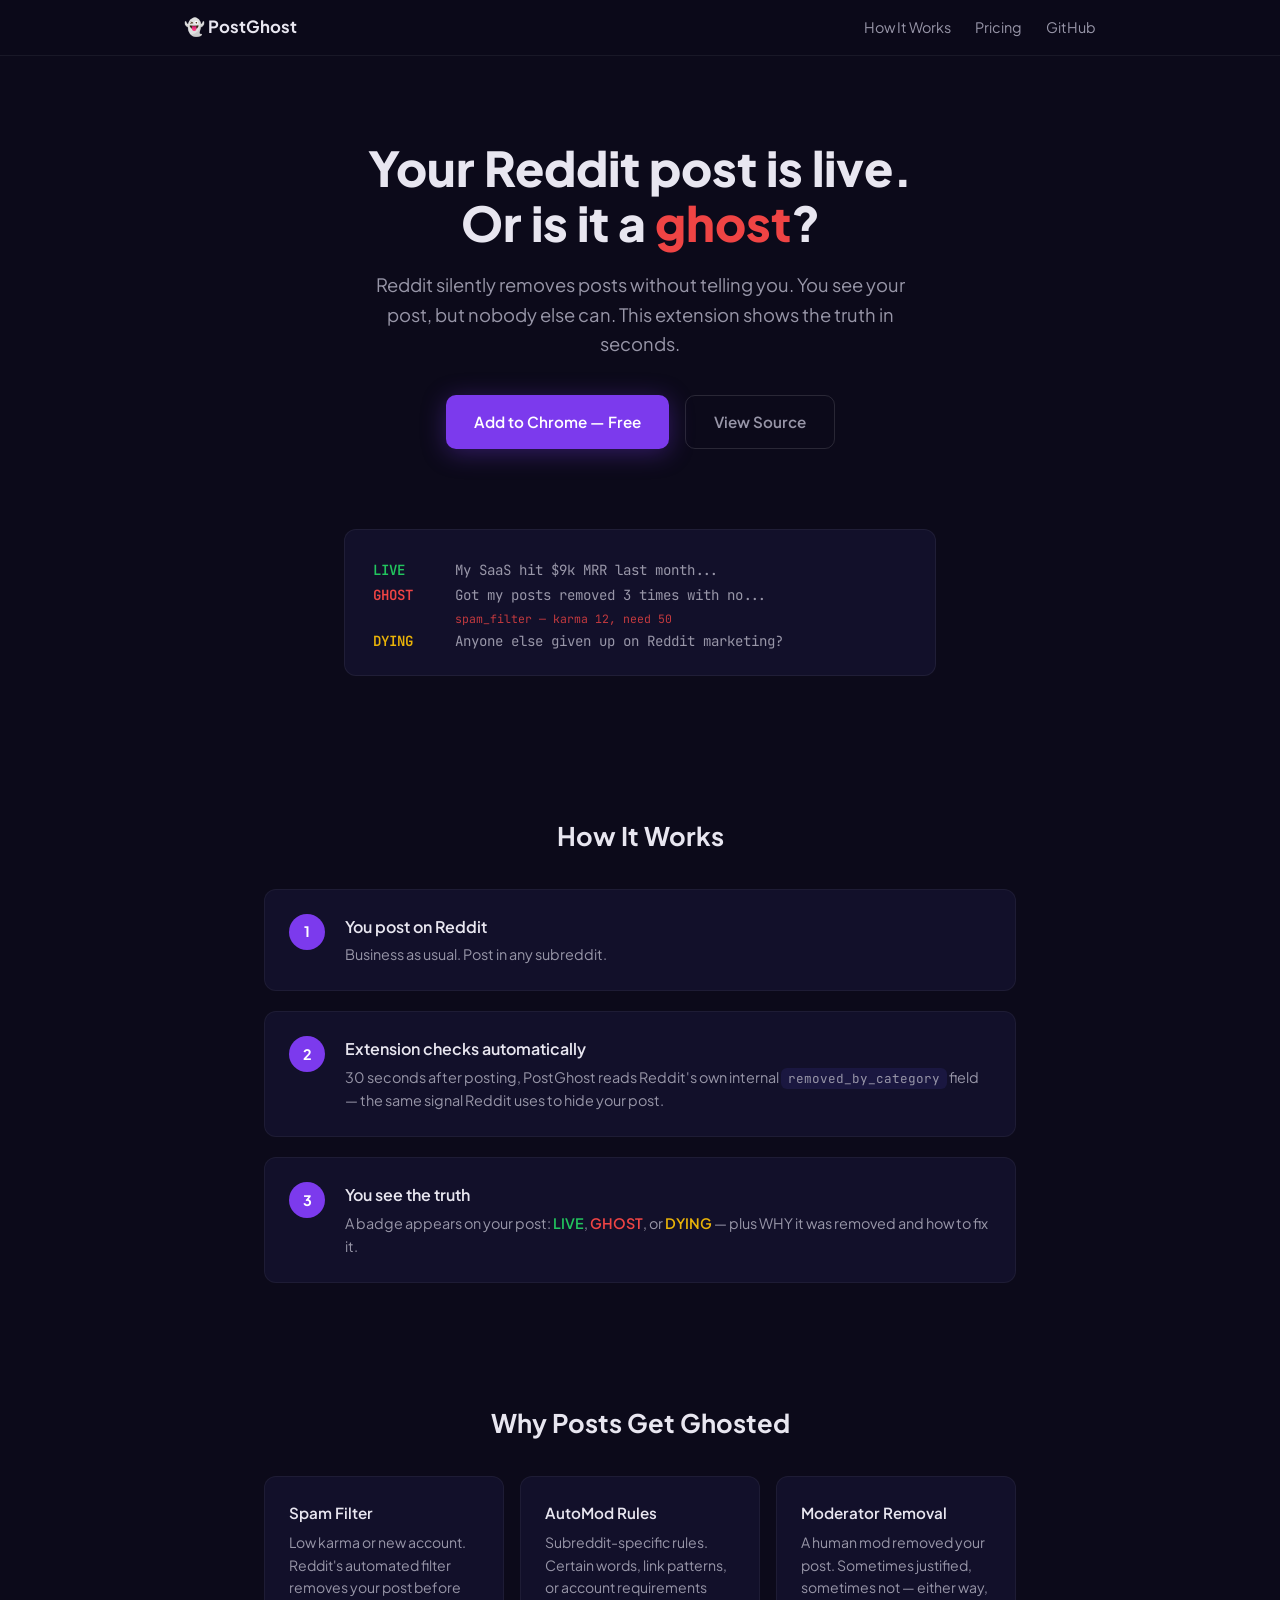
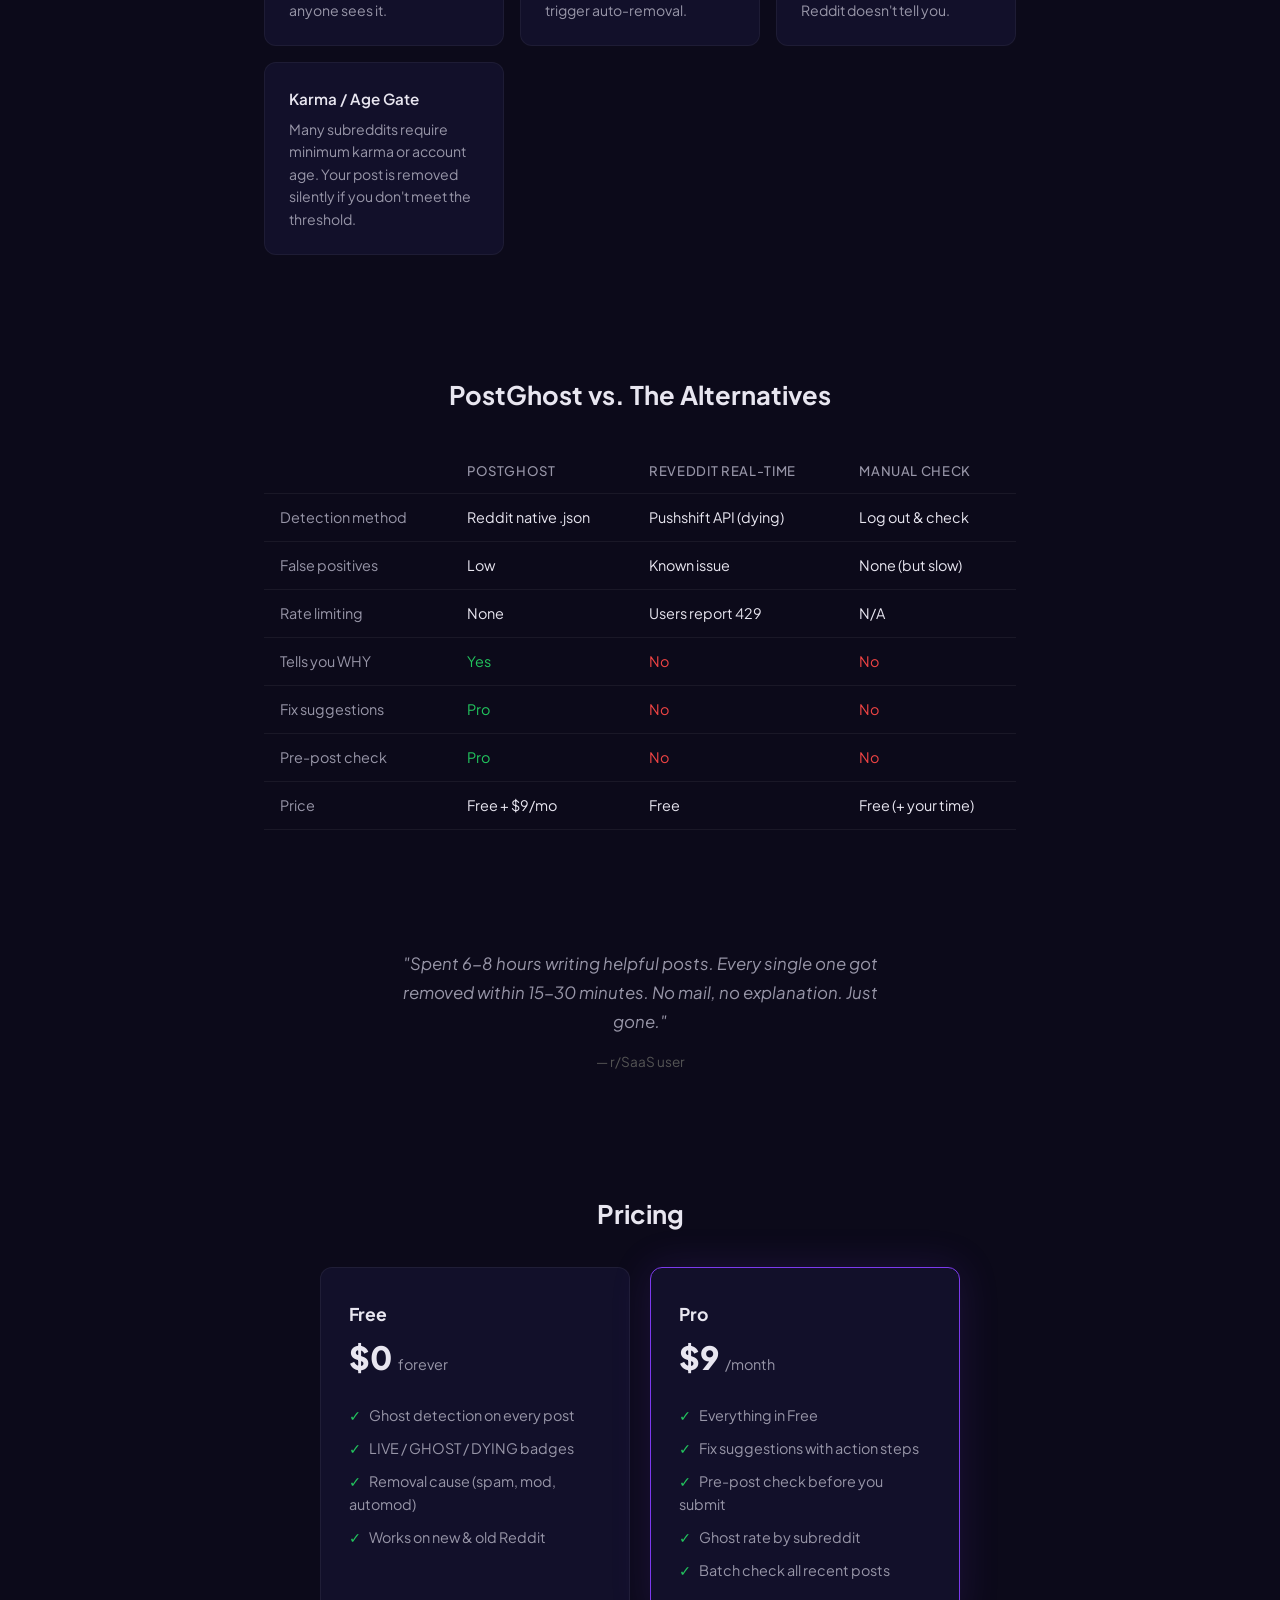
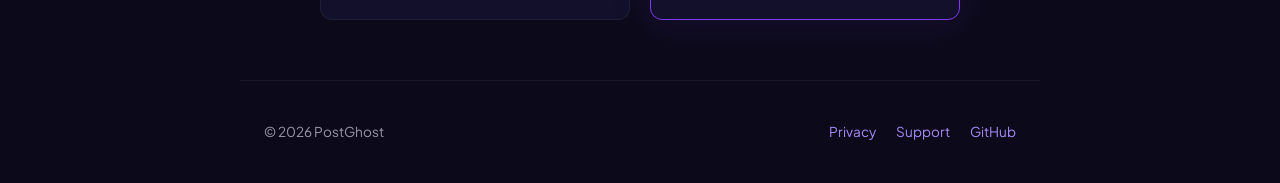
==== docs/index.html @ c0402464 "Initial release: PostGhost Chrome extension + GitHub Pages site - Chrome extension: ghost detection " ====
<!DOCTYPE html>
<html lang="en">
<head>
<meta charset="UTF-8">
<meta name="viewport" content="width=device-width, initial-scale=1.0">
<title>Is My Post Removed? for Reddit — See what Reddit hides</title>
<meta name="description" content="Reddit silently removes your posts. You can see them, but nobody else can. This free Chrome extension checks in seconds and tells you WHY — so you can fix it.">
<meta property="og:title" content="Is My Post Removed? for Reddit">
<meta property="og:description" content="Reddit silently removes your posts. This free Chrome extension detects ghost posts in seconds and tells you WHY.">
<meta property="og:type" content="website">
<meta property="og:url" content="https://LeonTing1010.github.io/postghost/">
<meta name="twitter:card" content="summary_large_image">
<meta name="twitter:title" content="Is My Post Removed? for Reddit">
<meta name="twitter:description" content="Reddit silently removes your posts. This free Chrome extension detects ghost posts in seconds and tells you WHY.">
<meta name="keywords" content="reddit post removed, reddit ghost post, reddit shadowban, reddit post checker, reddit post visibility, is my reddit post visible, reddit removed by spam filter, reddit automod, reveddit alternative">
<meta name="author" content="LeonTing1010">
<meta name="robots" content="index, follow">
<link rel="canonical" href="https://LeonTing1010.github.io/postghost/">
<link rel="icon" href="data:image/svg+xml,<svg xmlns='http://www.w3.org/2000/svg' viewBox='0 0 100 100'><text y='.9em' font-size='90'>👻</text></svg>">
<script type="application/ld+json">
{
  "@context": "https://schema.org",
  "@type": "SoftwareApplication",
  "name": "Is My Post Removed? for Reddit",
  "description": "Chrome extension that detects when Reddit silently removes your posts. Shows removal cause and how to fix it.",
  "url": "https://LeonTing1010.github.io/postghost/",
  "applicationCategory": "BrowserApplication",
  "operatingSystem": "Chrome",
  "offers": [
    {"@type": "Offer", "price": "0", "priceCurrency": "USD", "description": "Free — ghost detection, removal cause, status badges on every post."},
    {"@type": "Offer", "price": "9", "priceCurrency": "USD", "description": "Pro — fix suggestions, pre-post check, ghost rate history, batch check."}
  ],
  "author": {
    "@type": "Person",
    "name": "LeonTing1010",
    "url": "https://github.com/LeonTing1010"
  }
}
</script>
<script type="application/ld+json">
{
  "@context": "https://schema.org",
  "@type": "FAQPage",
  "mainEntity": [
    {"@type": "Question", "name": "How do I know if my Reddit post was removed?", "acceptedAnswer": {"@type": "Answer", "text": "Install 'Is My Post Removed? for Reddit' — it automatically checks every post you make and shows a green (live) or red (ghost) badge. Reddit doesn't tell you when your post is removed, but this extension reads Reddit's own internal signals to detect it."}},
    {"@type": "Question", "name": "Why was my Reddit post removed?", "acceptedAnswer": {"@type": "Answer", "text": "Common reasons: spam filter (low karma), AutoMod rules, moderator removal, or account age restrictions. This extension tells you the exact cause using Reddit's own removed_by_category field."}},
    {"@type": "Question", "name": "What is a ghost post on Reddit?", "acceptedAnswer": {"@type": "Answer", "text": "A ghost post is a post that Reddit silently removes. You can still see it yourself, but it's invisible to everyone else — it won't appear in any feed, search, or subreddit listing. You get zero engagement because nobody can see it."}},
    {"@type": "Question", "name": "Is this better than Reveddit?", "acceptedAnswer": {"@type": "Answer", "text": "Reveddit Real-Time relies on the Pushshift API, which is being deprecated. This extension reads Reddit's native .json endpoint — more reliable, no rate limits, and it tells you WHY your post was removed, not just that it was."}},
    {"@type": "Question", "name": "Does this extension collect my data?", "acceptedAnswer": {"@type": "Answer", "text": "No. Everything runs locally in your browser. No data is sent anywhere. No accounts, no sign-up, no analytics. The extension only reads your own posts via Reddit's public .json endpoint."}}
  ]
}
</script>
<link rel="preconnect" href="https://fonts.googleapis.com">
<link rel="preconnect" href="https://fonts.gstatic.com" crossorigin>
<link href="https://fonts.googleapis.com/css2?family=Plus+Jakarta+Sans:wght@400;500;600;700;800&family=JetBrains+Mono:wght@400;500&display=swap" rel="stylesheet">
<style>
*, *::before, *::after { margin: 0; padding: 0; box-sizing: border-box; }
:root {
  --bg: #0c0a1a;
  --bg-surface: #12102a;
  --bg-card: #1a1740;
  --text: #e8e6f0;
  --text-muted: #9896a8;
  --green: #22c55e;
  --red: #ef4444;
  --yellow: #eab308;
  --accent: #a78bfa;
  --accent-dim: #7c3aed;
  --radius: 12px;
}
body { font-family: 'Plus Jakarta Sans', system-ui, sans-serif; background: var(--bg); color: var(--text); line-height: 1.6; }
a { color: var(--accent); text-decoration: none; }
a:hover { text-decoration: underline; }
code { font-family: 'JetBrains Mono', monospace; background: var(--bg-card); padding: 2px 7px; border-radius: 6px; font-size: 0.88em; }

/* Nav */
nav { position: fixed; top: 0; left: 0; right: 0; z-index: 100; backdrop-filter: blur(16px); background: rgba(12,10,26,0.85); border-bottom: 1px solid rgba(255,255,255,0.06); }
nav .inner { max-width: 960px; margin: 0 auto; padding: 14px 24px; display: flex; align-items: center; justify-content: space-between; }
nav .brand { font-weight: 700; font-size: 1.05rem; display: flex; align-items: center; gap: 8px; }
nav .links { display: flex; gap: 24px; font-size: 0.9rem; }
nav .links a { color: var(--text-muted); }
nav .links a:hover { color: #fff; text-decoration: none; }

/* Hero */
.hero { max-width: 720px; margin: 0 auto; padding: 140px 24px 80px; text-align: center; }
.hero h1 { font-size: clamp(2rem, 5vw, 3rem); font-weight: 800; line-height: 1.15; margin-bottom: 20px; }
.hero h1 .ghost { color: var(--red); }
.hero .sub { font-size: 1.15rem; color: var(--text-muted); max-width: 540px; margin: 0 auto 36px; }
.cta-row { display: flex; gap: 16px; justify-content: center; flex-wrap: wrap; }
.btn { display: inline-flex; align-items: center; gap: 8px; padding: 14px 28px; border-radius: 10px; font-weight: 600; font-size: 0.95rem; transition: transform 0.15s, box-shadow 0.15s; }
.btn:hover { text-decoration: none; transform: translateY(-2px); }
.btn-primary { background: var(--accent-dim); color: #fff; box-shadow: 0 4px 24px rgba(124,58,237,0.35); }
.btn-primary:hover { box-shadow: 0 6px 32px rgba(124,58,237,0.5); }
.btn-ghost { border: 1px solid rgba(255,255,255,0.12); color: var(--text-muted); }
.btn-ghost:hover { border-color: rgba(255,255,255,0.25); color: #fff; }

/* Demo */
.demo { max-width: 640px; margin: 0 auto 80px; padding: 0 24px; }
.demo-card { background: var(--bg-surface); border: 1px solid rgba(255,255,255,0.06); border-radius: var(--radius); padding: 28px 28px 20px; font-family: 'JetBrains Mono', monospace; font-size: 0.88rem; line-height: 1.8; }
.demo-card .line { display: flex; gap: 12px; align-items: baseline; }
.demo-card .badge { display: inline-block; min-width: 70px; font-weight: 600; }
.badge-live { color: var(--green); }
.badge-ghost { color: var(--red); }
.badge-dying { color: var(--yellow); }
.demo-card .title { color: var(--text-muted); }
.demo-card .meta { color: #555; font-size: 0.8em; margin-left: 82px; }
.demo-card .cause { color: var(--red); font-size: 0.82em; margin-left: 82px; opacity: 0.8; }

/* Sections */
section { max-width: 800px; margin: 0 auto; padding: 60px 24px; }
section h2 { font-size: 1.6rem; font-weight: 700; margin-bottom: 32px; text-align: center; }

/* How it works */
.steps { display: grid; gap: 20px; }
.step { display: flex; gap: 20px; align-items: flex-start; background: var(--bg-surface); border: 1px solid rgba(255,255,255,0.05); border-radius: var(--radius); padding: 24px; }
.step-num { flex-shrink: 0; width: 36px; height: 36px; border-radius: 50%; background: var(--accent-dim); color: #fff; display: flex; align-items: center; justify-content: center; font-weight: 700; font-size: 0.9rem; }
.step h3 { font-size: 1rem; font-weight: 600; margin-bottom: 4px; }
.step p { font-size: 0.9rem; color: var(--text-muted); }

/* Why */
.why-grid { display: grid; grid-template-columns: repeat(auto-fit, minmax(220px, 1fr)); gap: 16px; }
.why-card { background: var(--bg-surface); border: 1px solid rgba(255,255,255,0.05); border-radius: var(--radius); padding: 24px; }
.why-card h3 { font-size: 0.95rem; font-weight: 600; margin-bottom: 6px; }
.why-card p { font-size: 0.88rem; color: var(--text-muted); }

/* Comparison */
.compare { overflow-x: auto; }
table { width: 100%; border-collapse: collapse; font-size: 0.9rem; }
th, td { padding: 12px 16px; text-align: left; border-bottom: 1px solid rgba(255,255,255,0.06); }
th { color: var(--text-muted); font-weight: 500; font-size: 0.82rem; text-transform: uppercase; letter-spacing: 0.05em; }
td:first-child { color: var(--text-muted); }

/* Pricing */
.pricing-grid { display: grid; grid-template-columns: repeat(auto-fit, minmax(280px, 1fr)); gap: 20px; max-width: 640px; margin: 0 auto; }
.plan { background: var(--bg-surface); border: 1px solid rgba(255,255,255,0.06); border-radius: var(--radius); padding: 32px 28px; }
.plan.featured { border-color: var(--accent-dim); box-shadow: 0 0 40px rgba(124,58,237,0.15); }
.plan h3 { font-size: 1.1rem; font-weight: 700; margin-bottom: 4px; }
.plan .price { font-size: 2rem; font-weight: 800; margin-bottom: 16px; }
.plan .price span { font-size: 0.9rem; font-weight: 400; color: var(--text-muted); }
.plan ul { list-style: none; }
.plan li { font-size: 0.9rem; color: var(--text-muted); padding: 5px 0; }
.plan li::before { content: '\2713'; color: var(--green); margin-right: 8px; font-weight: 700; }

/* Footer */
footer { max-width: 800px; margin: 0 auto; padding: 40px 24px; border-top: 1px solid rgba(255,255,255,0.06); display: flex; justify-content: space-between; align-items: center; flex-wrap: wrap; gap: 16px; font-size: 0.85rem; color: var(--text-muted); }
footer .links { display: flex; gap: 20px; }

/* Quote */
.quote { max-width: 560px; margin: 0 auto; padding: 60px 24px; text-align: center; }
.quote blockquote { font-size: 1.05rem; font-style: italic; color: var(--text-muted); line-height: 1.7; margin-bottom: 12px; }
.quote cite { font-size: 0.85rem; color: #555; font-style: normal; }

@media (max-width: 600px) {
  nav .links { gap: 14px; font-size: 0.82rem; }
  .hero { padding-top: 110px; }
  .step { flex-direction: column; gap: 12px; }
}
</style>
</head>
<body>

<nav>
  <div class="inner">
    <div class="brand">👻 PostGhost</div>
    <div class="links">
      <a href="#how-it-works">How It Works</a>
      <a href="#pricing">Pricing</a>
      <a href="https://github.com/LeonTing1010/postghost">GitHub</a>
    </div>
  </div>
</nav>

<div class="hero">
  <h1>Your Reddit post is live.<br>Or is it a <span class="ghost">ghost</span>?</h1>
  <p class="sub">Reddit silently removes posts without telling you. You see your post, but nobody else can. This extension shows the truth in seconds.</p>
  <div class="cta-row">
    <a href="#" class="btn btn-primary">Add to Chrome — Free</a>
    <a href="https://github.com/LeonTing1010/postghost" class="btn btn-ghost">View Source</a>
  </div>
</div>

<div class="demo">
  <div class="demo-card">
    <div class="line"><span class="badge badge-live">LIVE</span> <span class="title">My SaaS hit $9k MRR last month...</span></div>
    <div class="line"><span class="badge badge-ghost">GHOST</span> <span class="title">Got my posts removed 3 times with no...</span></div>
    <div class="cause">spam_filter — karma 12, need 50</div>
    <div class="line"><span class="badge badge-dying">DYING</span> <span class="title">Anyone else given up on Reddit marketing?</span></div>
  </div>
</div>

<section id="how-it-works">
  <h2>How It Works</h2>
  <div class="steps">
    <div class="step">
      <div class="step-num">1</div>
      <div>
        <h3>You post on Reddit</h3>
        <p>Business as usual. Post in any subreddit.</p>
      </div>
    </div>
    <div class="step">
      <div class="step-num">2</div>
      <div>
        <h3>Extension checks automatically</h3>
        <p>30 seconds after posting, PostGhost reads Reddit's own internal <code>removed_by_category</code> field — the same signal Reddit uses to hide your post.</p>
      </div>
    </div>
    <div class="step">
      <div class="step-num">3</div>
      <div>
        <h3>You see the truth</h3>
        <p>A badge appears on your post: <span style="color:var(--green);font-weight:600">LIVE</span>, <span style="color:var(--red);font-weight:600">GHOST</span>, or <span style="color:var(--yellow);font-weight:600">DYING</span> — plus WHY it was removed and how to fix it.</p>
      </div>
    </div>
  </div>
</section>

<section>
  <h2>Why Posts Get Ghosted</h2>
  <div class="why-grid">
    <div class="why-card">
      <h3>Spam Filter</h3>
      <p>Low karma or new account. Reddit's automated filter removes your post before anyone sees it.</p>
    </div>
    <div class="why-card">
      <h3>AutoMod Rules</h3>
      <p>Subreddit-specific rules. Certain words, link patterns, or account requirements trigger auto-removal.</p>
    </div>
    <div class="why-card">
      <h3>Moderator Removal</h3>
      <p>A human mod removed your post. Sometimes justified, sometimes not — either way, Reddit doesn't tell you.</p>
    </div>
    <div class="why-card">
      <h3>Karma / Age Gate</h3>
      <p>Many subreddits require minimum karma or account age. Your post is removed silently if you don't meet the threshold.</p>
    </div>
  </div>
</section>

<section>
  <h2>PostGhost vs. The Alternatives</h2>
  <div class="compare">
    <table>
      <thead>
        <tr><th></th><th>PostGhost</th><th>Reveddit Real-Time</th><th>Manual Check</th></tr>
      </thead>
      <tbody>
        <tr><td>Detection method</td><td>Reddit native .json</td><td>Pushshift API (dying)</td><td>Log out & check</td></tr>
        <tr><td>False positives</td><td>Low</td><td>Known issue</td><td>None (but slow)</td></tr>
        <tr><td>Rate limiting</td><td>None</td><td>Users report 429</td><td>N/A</td></tr>
        <tr><td>Tells you WHY</td><td style="color:var(--green)">Yes</td><td style="color:var(--red)">No</td><td style="color:var(--red)">No</td></tr>
        <tr><td>Fix suggestions</td><td style="color:var(--green)">Pro</td><td style="color:var(--red)">No</td><td style="color:var(--red)">No</td></tr>
        <tr><td>Pre-post check</td><td style="color:var(--green)">Pro</td><td style="color:var(--red)">No</td><td style="color:var(--red)">No</td></tr>
        <tr><td>Price</td><td>Free + $9/mo</td><td>Free</td><td>Free (+ your time)</td></tr>
      </tbody>
    </table>
  </div>
</section>

<div class="quote">
  <blockquote>"Spent 6-8 hours writing helpful posts. Every single one got removed within 15-30 minutes. No mail, no explanation. Just gone."</blockquote>
  <cite>— r/SaaS user</cite>
</div>

<section id="pricing">
  <h2>Pricing</h2>
  <div class="pricing-grid">
    <div class="plan">
      <h3>Free</h3>
      <div class="price">$0 <span>forever</span></div>
      <ul>
        <li>Ghost detection on every post</li>
        <li>LIVE / GHOST / DYING badges</li>
        <li>Removal cause (spam, mod, automod)</li>
        <li>Works on new &amp; old Reddit</li>
      </ul>
    </div>
    <div class="plan featured">
      <h3>Pro</h3>
      <div class="price">$9 <span>/month</span></div>
      <ul>
        <li>Everything in Free</li>
        <li>Fix suggestions with action steps</li>
        <li>Pre-post check before you submit</li>
        <li>Ghost rate by subreddit</li>
        <li>Batch check all recent posts</li>
      </ul>
    </div>
  </div>
</section>

<footer>
  <span>&copy; 2026 PostGhost</span>
  <div class="links">
    <a href="privacy.html">Privacy</a>
    <a href="support.html">Support</a>
    <a href="https://github.com/LeonTing1010/postghost">GitHub</a>
  </div>
</footer>

</body>
</html>
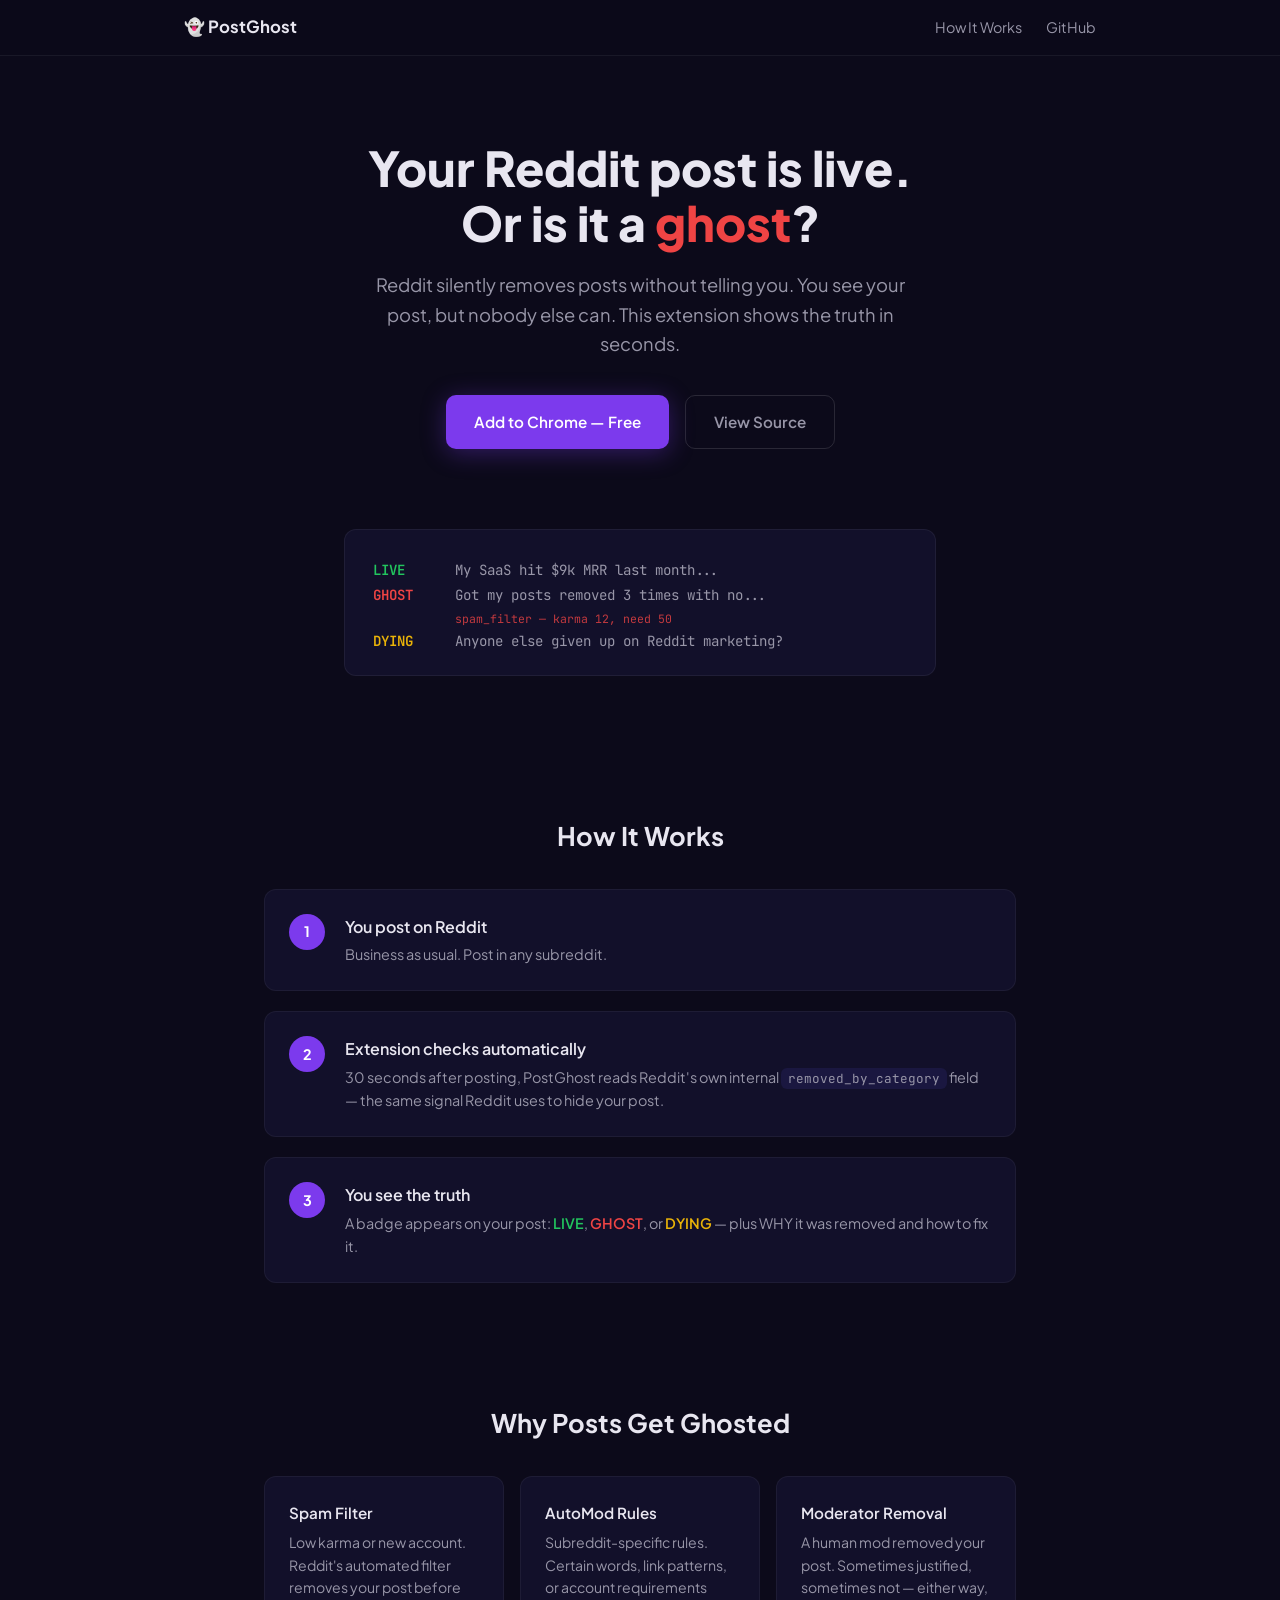
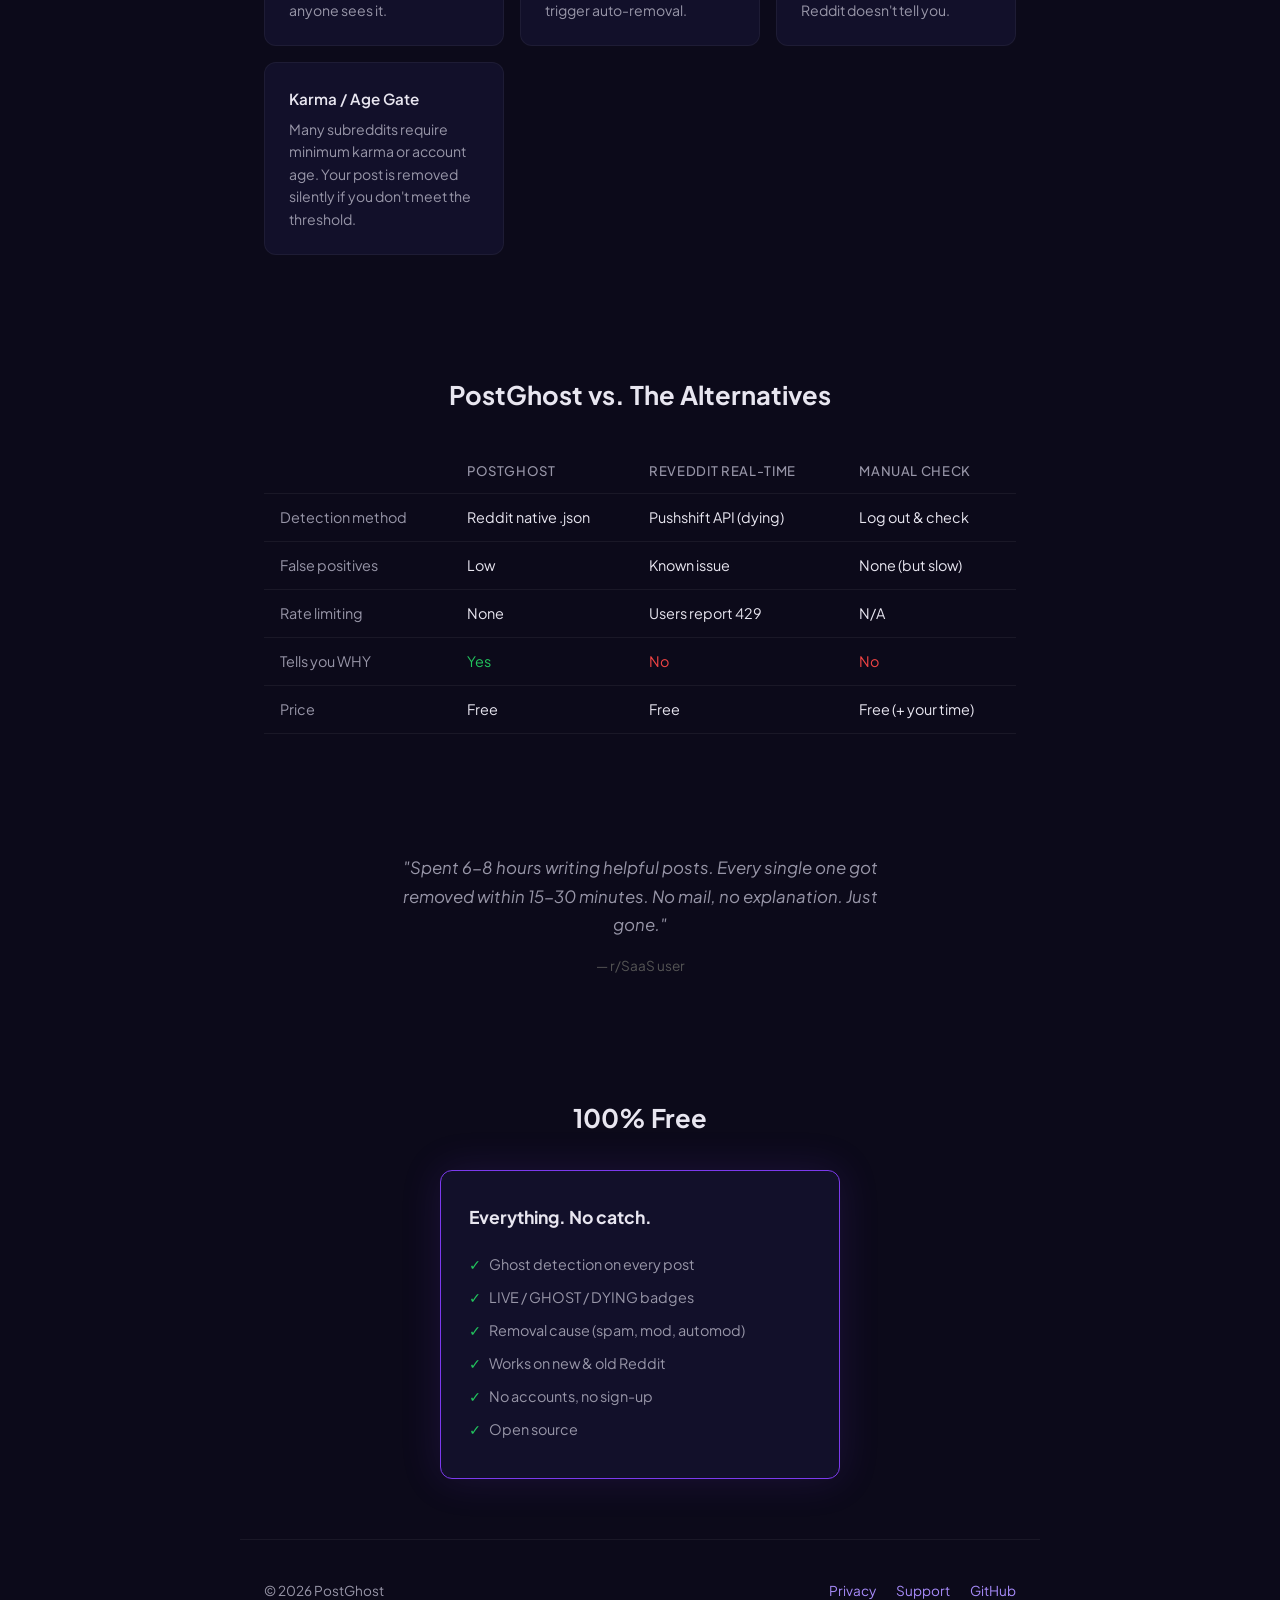
==== commit c765f46a: "Make extension 100% free, fix XSS in banner injection - Remove all Pro/$9 pricing references from la" ====
--- a/docs/index.html
+++ b/docs/index.html
@@ -27,8 +27,7 @@
   "applicationCategory": "BrowserApplication",
   "operatingSystem": "Chrome",
   "offers": [
-    {"@type": "Offer", "price": "0", "priceCurrency": "USD", "description": "Free — ghost detection, removal cause, status badges on every post."},
-    {"@type": "Offer", "price": "9", "priceCurrency": "USD", "description": "Pro — fix suggestions, pre-post check, ghost rate history, batch check."}
+    {"@type": "Offer", "price": "0", "priceCurrency": "USD", "description": "Free — ghost detection, removal cause, status badges on every post."}
   ],
   "author": {
     "@type": "Person",
@@ -130,13 +129,11 @@
 th { color: var(--text-muted); font-weight: 500; font-size: 0.82rem; text-transform: uppercase; letter-spacing: 0.05em; }
 td:first-child { color: var(--text-muted); }
 
-/* Pricing */
-.pricing-grid { display: grid; grid-template-columns: repeat(auto-fit, minmax(280px, 1fr)); gap: 20px; max-width: 640px; margin: 0 auto; }
+/* Features */
+.pricing-grid { max-width: 400px; margin: 0 auto; }
 .plan { background: var(--bg-surface); border: 1px solid rgba(255,255,255,0.06); border-radius: var(--radius); padding: 32px 28px; }
 .plan.featured { border-color: var(--accent-dim); box-shadow: 0 0 40px rgba(124,58,237,0.15); }
-.plan h3 { font-size: 1.1rem; font-weight: 700; margin-bottom: 4px; }
-.plan .price { font-size: 2rem; font-weight: 800; margin-bottom: 16px; }
-.plan .price span { font-size: 0.9rem; font-weight: 400; color: var(--text-muted); }
+.plan h3 { font-size: 1.1rem; font-weight: 700; margin-bottom: 16px; }
 .plan ul { list-style: none; }
 .plan li { font-size: 0.9rem; color: var(--text-muted); padding: 5px 0; }
 .plan li::before { content: '\2713'; color: var(--green); margin-right: 8px; font-weight: 700; }
@@ -164,7 +161,6 @@
     <div class="brand">👻 PostGhost</div>
     <div class="links">
       <a href="#how-it-works">How It Works</a>
-      <a href="#pricing">Pricing</a>
       <a href="https://github.com/LeonTing1010/postghost">GitHub</a>
     </div>
   </div>
@@ -249,9 +245,7 @@
         <tr><td>False positives</td><td>Low</td><td>Known issue</td><td>None (but slow)</td></tr>
         <tr><td>Rate limiting</td><td>None</td><td>Users report 429</td><td>N/A</td></tr>
         <tr><td>Tells you WHY</td><td style="color:var(--green)">Yes</td><td style="color:var(--red)">No</td><td style="color:var(--red)">No</td></tr>
-        <tr><td>Fix suggestions</td><td style="color:var(--green)">Pro</td><td style="color:var(--red)">No</td><td style="color:var(--red)">No</td></tr>
-        <tr><td>Pre-post check</td><td style="color:var(--green)">Pro</td><td style="color:var(--red)">No</td><td style="color:var(--red)">No</td></tr>
-        <tr><td>Price</td><td>Free + $9/mo</td><td>Free</td><td>Free (+ your time)</td></tr>
+        <tr><td>Price</td><td>Free</td><td>Free</td><td>Free (+ your time)</td></tr>
       </tbody>
     </table>
   </div>
@@ -262,28 +256,18 @@
   <cite>— r/SaaS user</cite>
 </div>
 
-<section id="pricing">
-  <h2>Pricing</h2>
+<section id="features">
+  <h2>100% Free</h2>
   <div class="pricing-grid">
-    <div class="plan">
-      <h3>Free</h3>
-      <div class="price">$0 <span>forever</span></div>
+    <div class="plan featured">
+      <h3>Everything. No catch.</h3>
       <ul>
         <li>Ghost detection on every post</li>
         <li>LIVE / GHOST / DYING badges</li>
         <li>Removal cause (spam, mod, automod)</li>
         <li>Works on new &amp; old Reddit</li>
-      </ul>
-    </div>
-    <div class="plan featured">
-      <h3>Pro</h3>
-      <div class="price">$9 <span>/month</span></div>
-      <ul>
-        <li>Everything in Free</li>
-        <li>Fix suggestions with action steps</li>
-        <li>Pre-post check before you submit</li>
-        <li>Ghost rate by subreddit</li>
-        <li>Batch check all recent posts</li>
+        <li>No accounts, no sign-up</li>
+        <li>Open source</li>
       </ul>
     </div>
   </div>
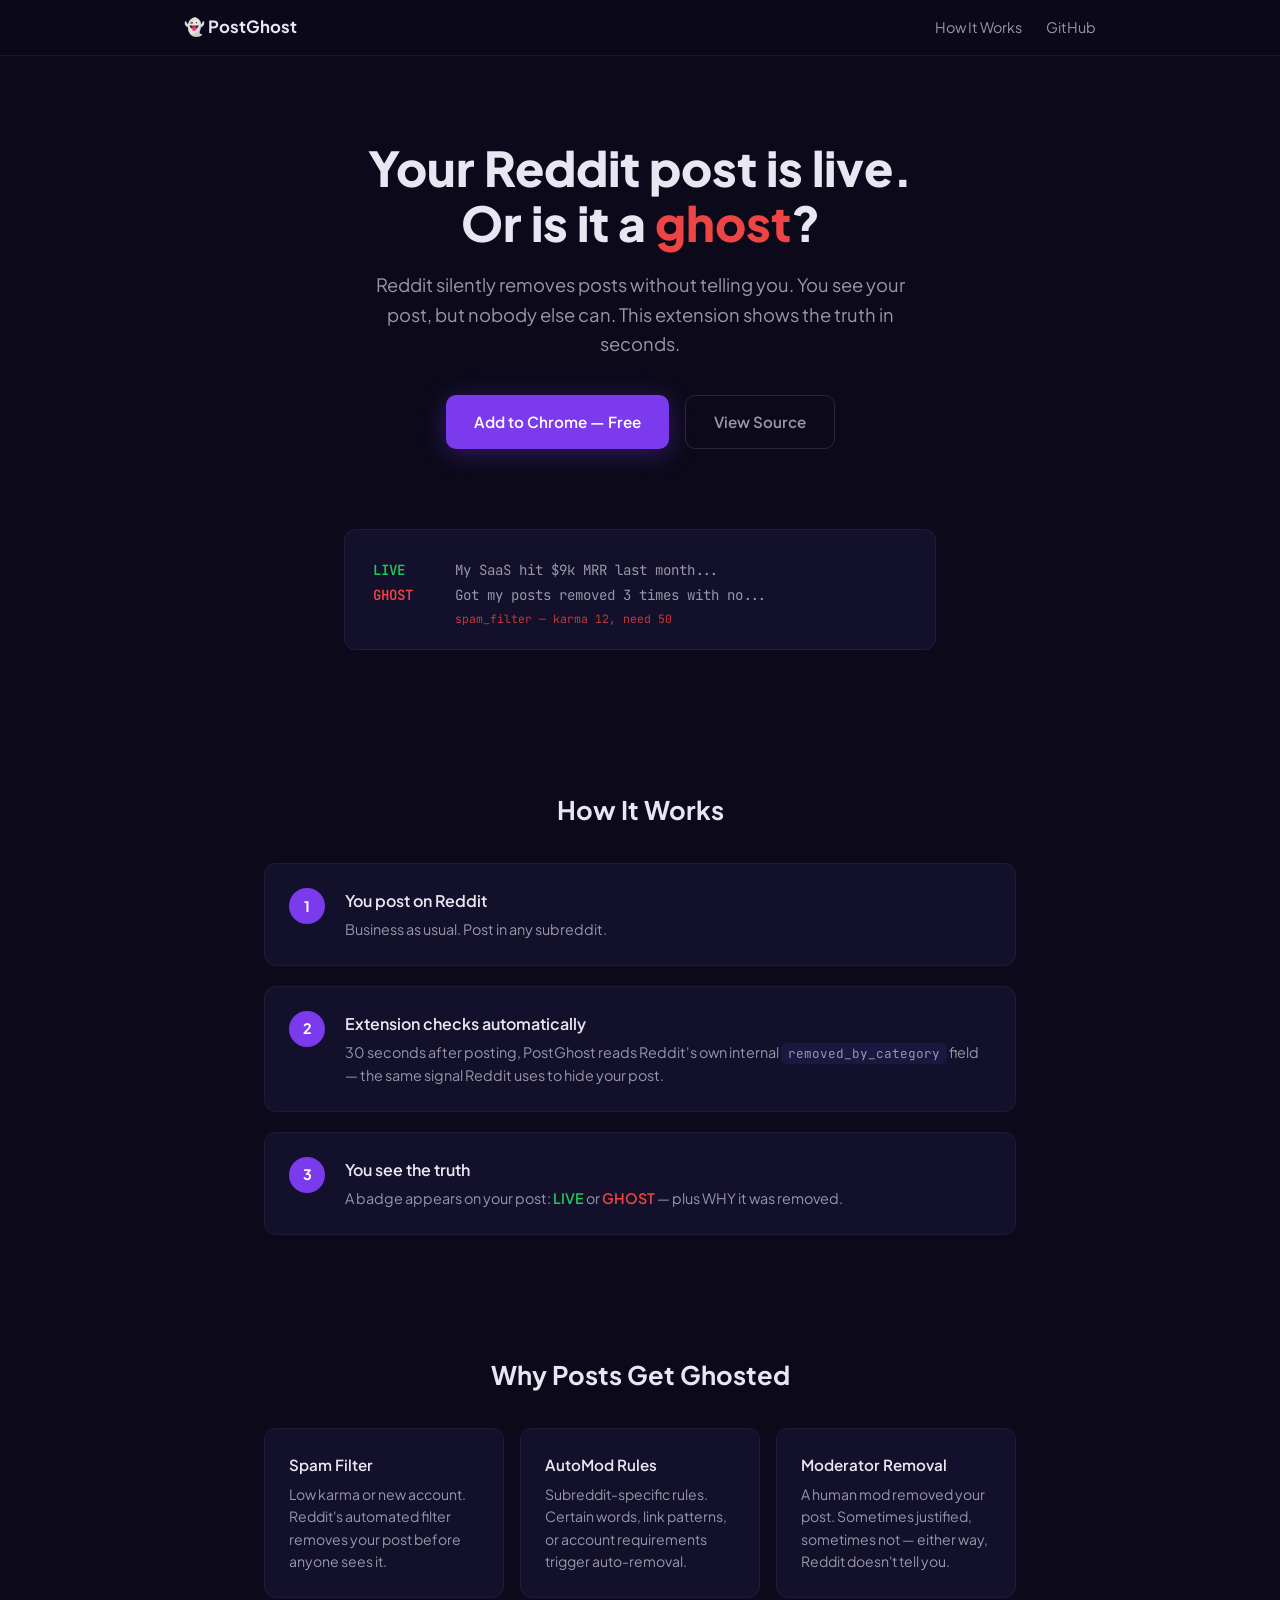
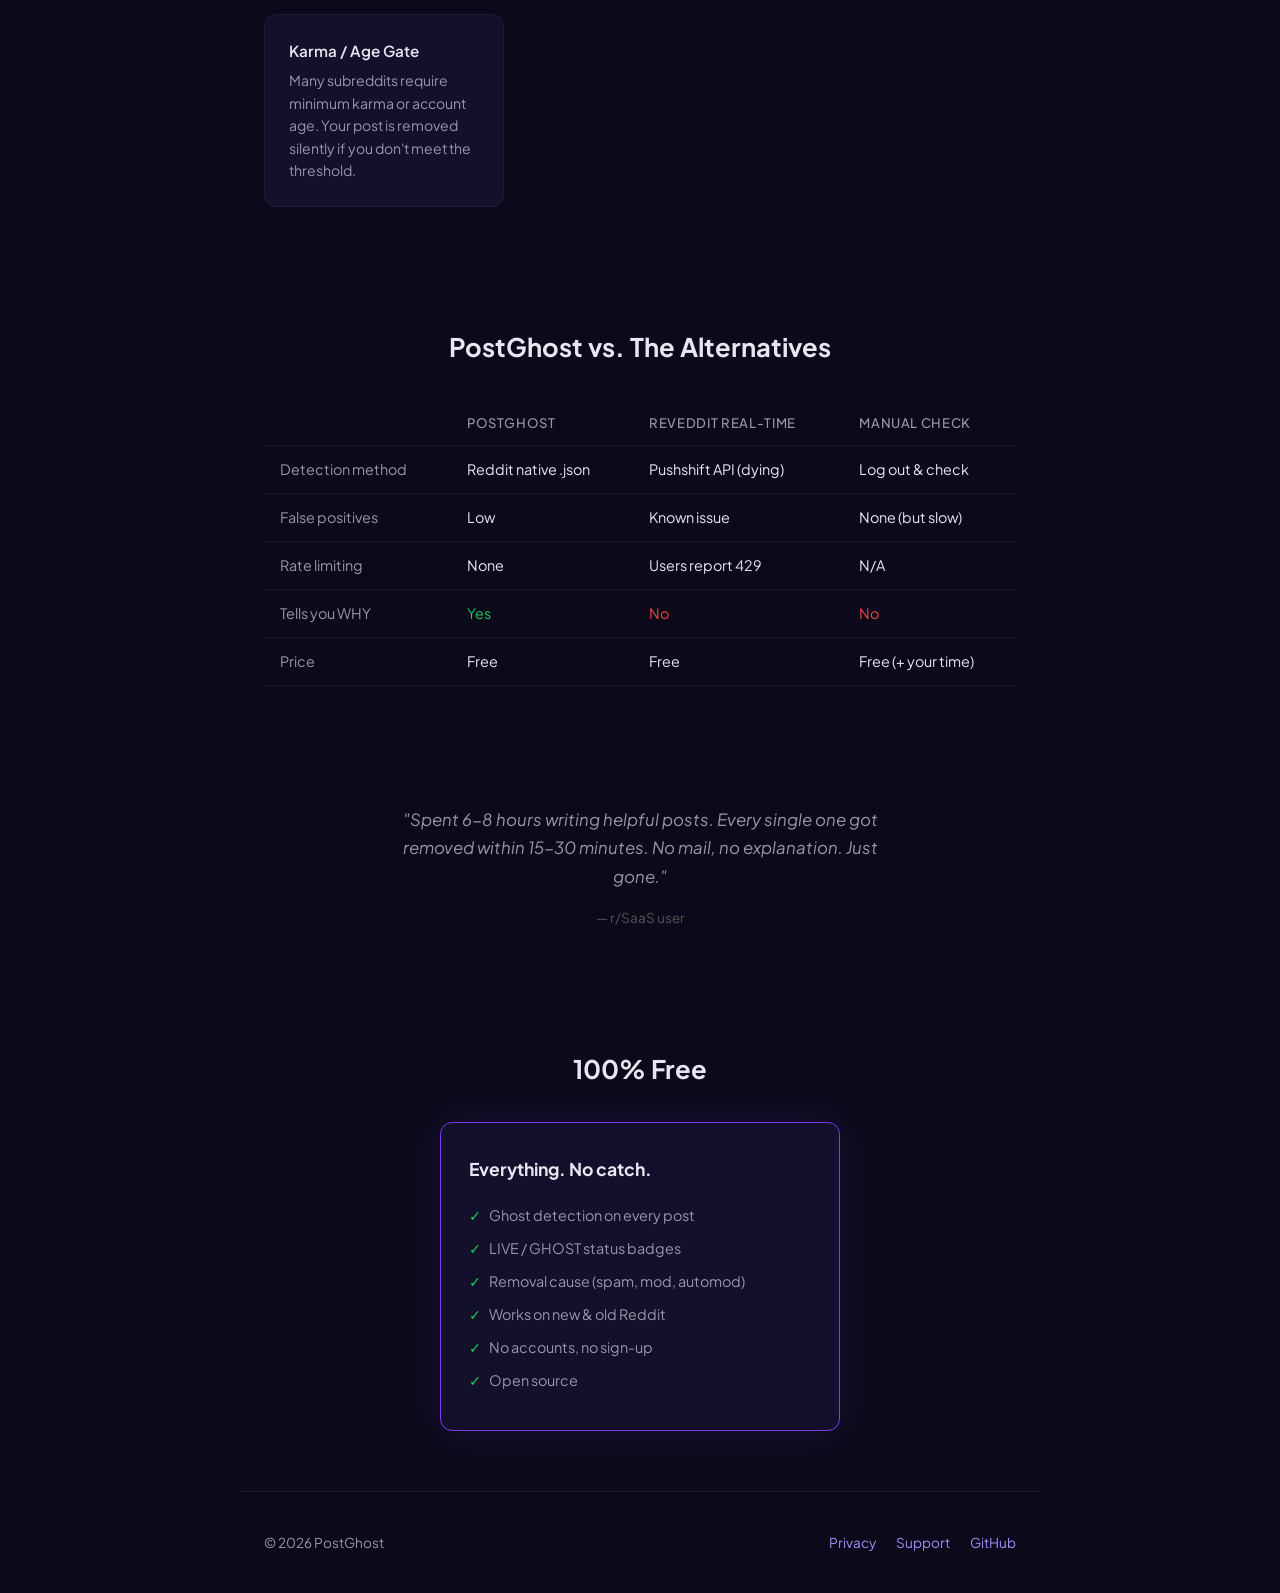
==== commit a5cd92fd: "Align README with actual code, add LICENSE, clean up DYING refs - README: remove DYING status (not i" ====
--- a/docs/index.html
+++ b/docs/index.html
@@ -180,7 +180,6 @@
     <div class="line"><span class="badge badge-live">LIVE</span> <span class="title">My SaaS hit $9k MRR last month...</span></div>
     <div class="line"><span class="badge badge-ghost">GHOST</span> <span class="title">Got my posts removed 3 times with no...</span></div>
     <div class="cause">spam_filter — karma 12, need 50</div>
-    <div class="line"><span class="badge badge-dying">DYING</span> <span class="title">Anyone else given up on Reddit marketing?</span></div>
   </div>
 </div>
 
@@ -205,7 +204,7 @@
       <div class="step-num">3</div>
       <div>
         <h3>You see the truth</h3>
-        <p>A badge appears on your post: <span style="color:var(--green);font-weight:600">LIVE</span>, <span style="color:var(--red);font-weight:600">GHOST</span>, or <span style="color:var(--yellow);font-weight:600">DYING</span> — plus WHY it was removed and how to fix it.</p>
+        <p>A badge appears on your post: <span style="color:var(--green);font-weight:600">LIVE</span> or <span style="color:var(--red);font-weight:600">GHOST</span> — plus WHY it was removed.</p>
       </div>
     </div>
   </div>
@@ -263,7 +262,7 @@
       <h3>Everything. No catch.</h3>
       <ul>
         <li>Ghost detection on every post</li>
-        <li>LIVE / GHOST / DYING badges</li>
+        <li>LIVE / GHOST status badges</li>
         <li>Removal cause (spam, mod, automod)</li>
         <li>Works on new &amp; old Reddit</li>
         <li>No accounts, no sign-up</li>
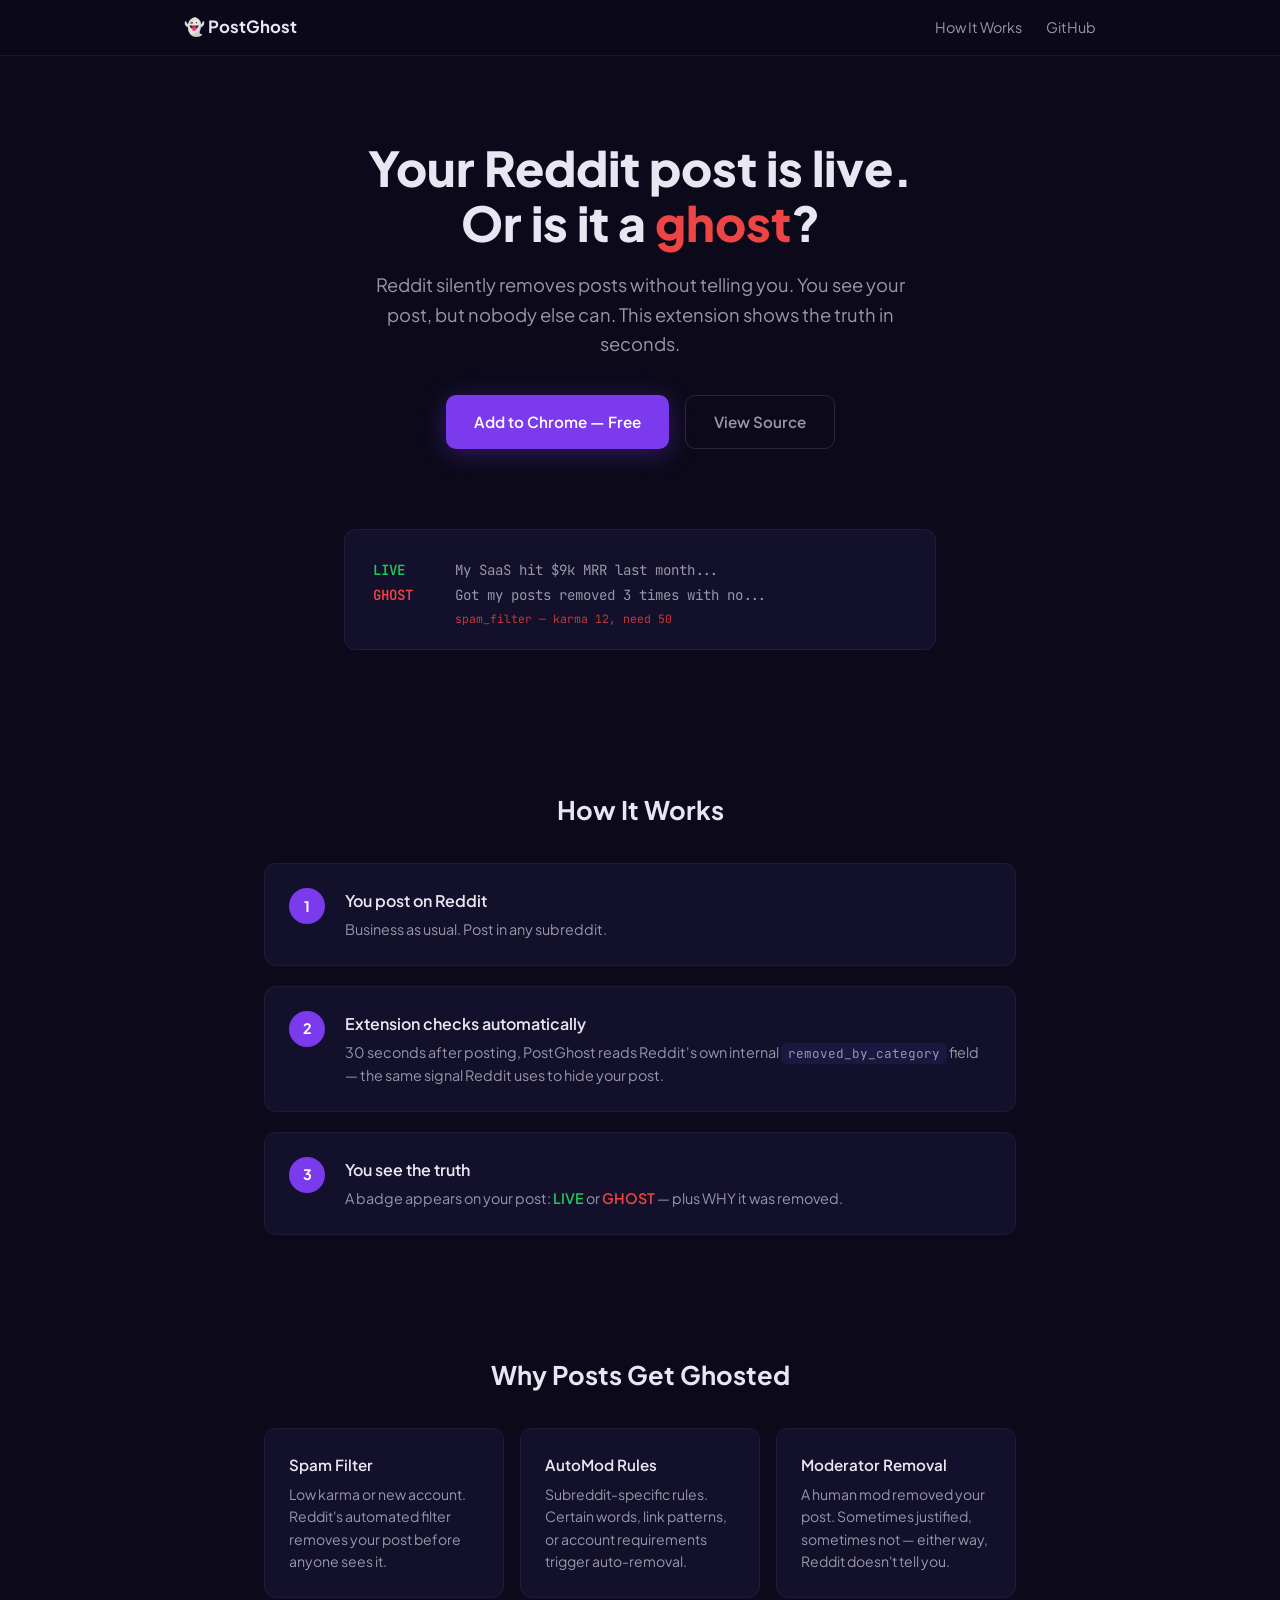
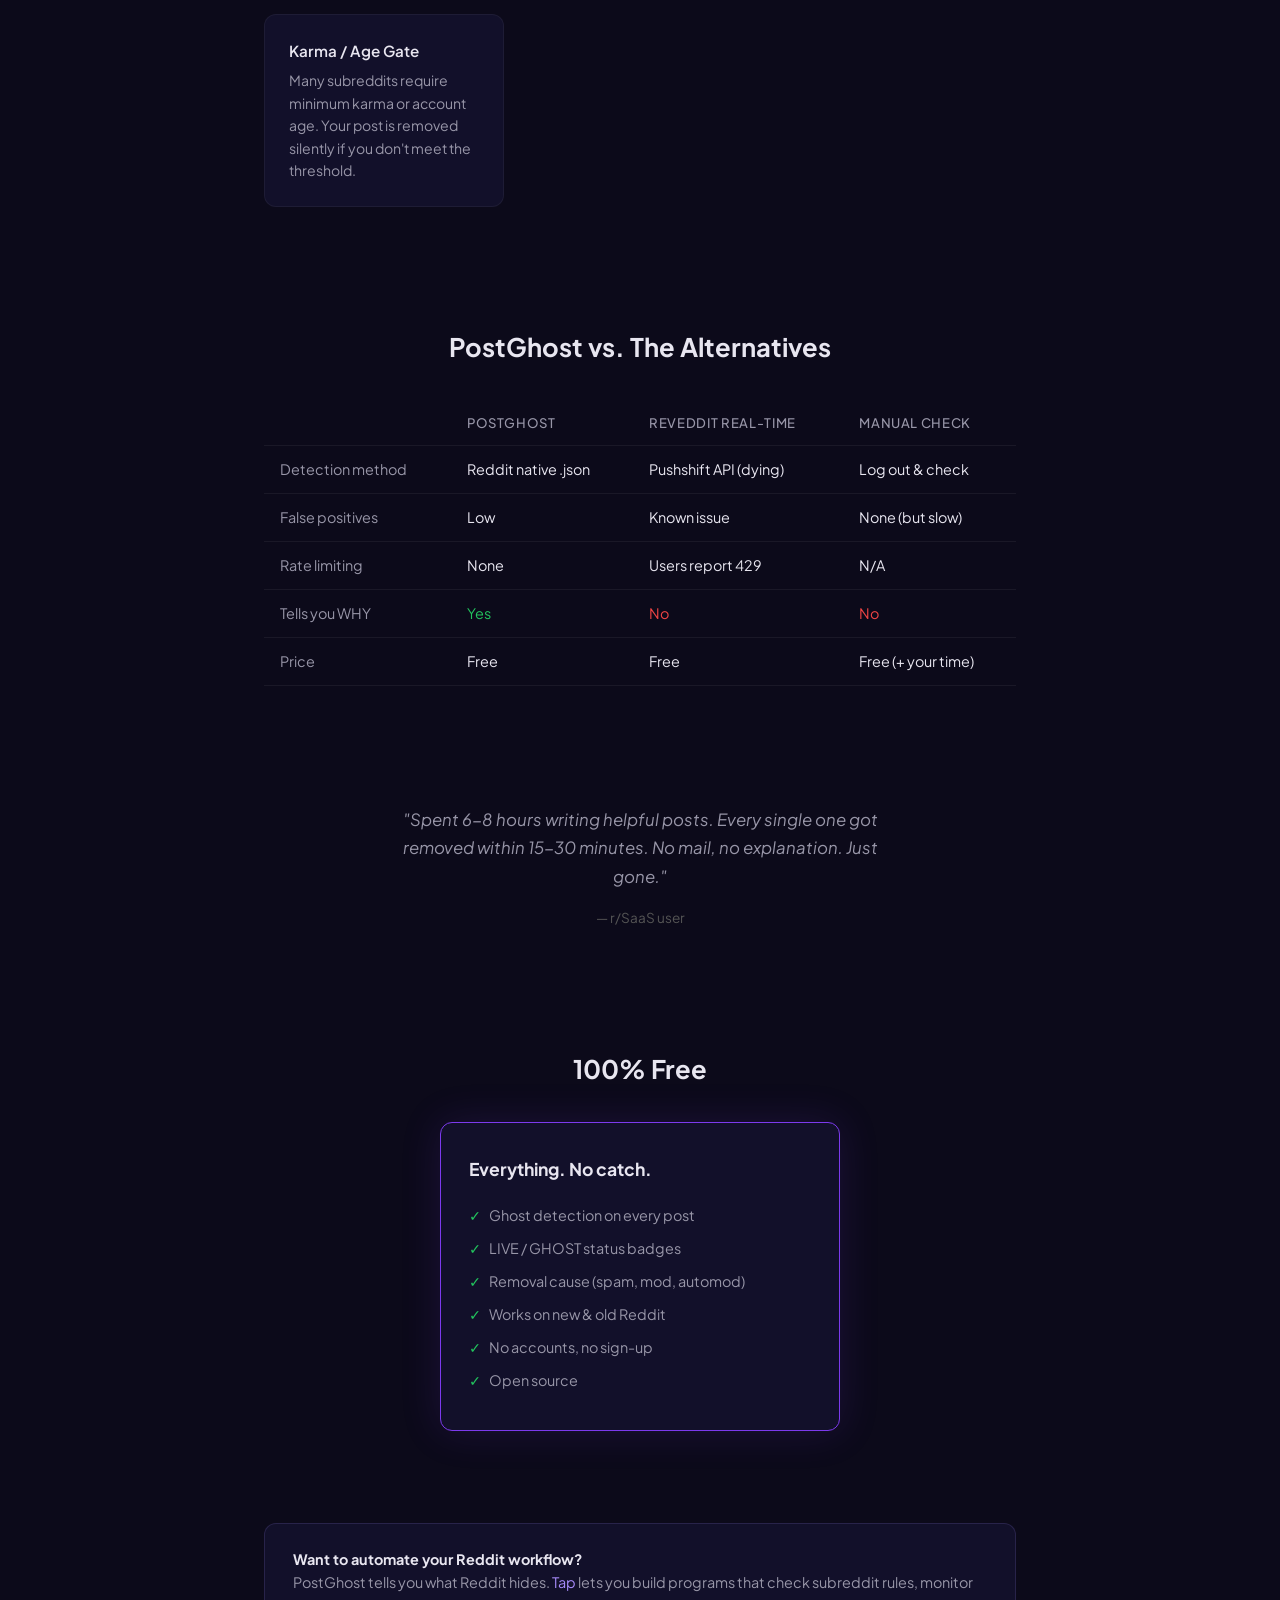
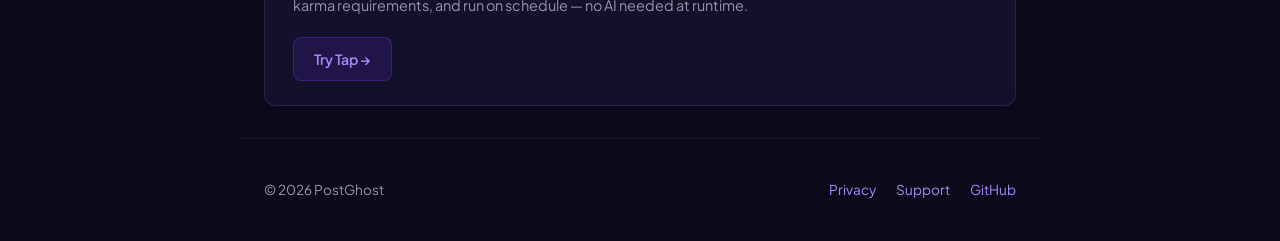
==== commit a6deb11b: "Add CWS install link and Tap cross-funnel CTA - Update "Add to Chrome" button with live CWS URL - Ad" ====
--- a/docs/index.html
+++ b/docs/index.html
@@ -27,7 +27,7 @@
   "applicationCategory": "BrowserApplication",
   "operatingSystem": "Chrome",
   "offers": [
-    {"@type": "Offer", "price": "0", "priceCurrency": "USD", "description": "Free — ghost detection, removal cause, status badges on every post."}
+    {"@type": "Offer", "price": "0", "priceCurrency": "USD", "description": "Free — ghost detection, removal cause, status badges on every post.", "url": "https://chromewebstore.google.com/detail/is-my-post-removed-for-re/gcihfanalejjjidbiofcmhcjhckdhigf"}
   ],
   "author": {
     "@type": "Person",
@@ -138,6 +138,14 @@
 .plan li { font-size: 0.9rem; color: var(--text-muted); padding: 5px 0; }
 .plan li::before { content: '\2713'; color: var(--green); margin-right: 8px; font-weight: 700; }
 
+/* Tap crosslink */
+.tap-strip { max-width: 800px; margin: 0 auto; padding: 32px 24px; }
+.tap-strip-inner { background: var(--bg-surface); border: 1px solid rgba(167,139,250,0.15); border-radius: var(--radius); padding: 24px 28px; display: flex; align-items: center; justify-content: space-between; gap: 20px; flex-wrap: wrap; }
+.tap-strip-text { font-size: 0.9rem; color: var(--text-muted); }
+.tap-strip-text strong { color: var(--text); }
+.tap-strip-link { display: inline-flex; align-items: center; gap: 6px; padding: 10px 20px; background: rgba(124,58,237,0.15); border: 1px solid rgba(124,58,237,0.3); border-radius: 8px; font-size: 0.88rem; font-weight: 600; color: var(--accent); white-space: nowrap; transition: background 0.15s, border-color 0.15s; }
+.tap-strip-link:hover { background: rgba(124,58,237,0.25); border-color: rgba(167,139,250,0.5); text-decoration: none; }
+
 /* Footer */
 footer { max-width: 800px; margin: 0 auto; padding: 40px 24px; border-top: 1px solid rgba(255,255,255,0.06); display: flex; justify-content: space-between; align-items: center; flex-wrap: wrap; gap: 16px; font-size: 0.85rem; color: var(--text-muted); }
 footer .links { display: flex; gap: 20px; }
@@ -170,7 +178,7 @@
   <h1>Your Reddit post is live.<br>Or is it a <span class="ghost">ghost</span>?</h1>
   <p class="sub">Reddit silently removes posts without telling you. You see your post, but nobody else can. This extension shows the truth in seconds.</p>
   <div class="cta-row">
-    <a href="#" class="btn btn-primary">Add to Chrome — Free</a>
+    <a href="https://chromewebstore.google.com/detail/is-my-post-removed-for-re/gcihfanalejjjidbiofcmhcjhckdhigf" target="_blank" rel="noopener" class="btn btn-primary">Add to Chrome — Free</a>
     <a href="https://github.com/LeonTing1010/postghost" class="btn btn-ghost">View Source</a>
   </div>
 </div>
@@ -272,6 +280,16 @@
   </div>
 </section>
 
+<div class="tap-strip">
+  <div class="tap-strip-inner">
+    <div class="tap-strip-text">
+      <strong>Want to automate your Reddit workflow?</strong><br>
+      PostGhost tells you what Reddit hides. <a href="https://taprun.dev" target="_blank" rel="noopener" style="color:var(--accent)">Tap</a> lets you build programs that check subreddit rules, monitor karma requirements, and run on schedule — no AI needed at runtime.
+    </div>
+    <a href="https://taprun.dev" target="_blank" rel="noopener" class="tap-strip-link">Try Tap →</a>
+  </div>
+</div>
+
 <footer>
   <span>&copy; 2026 PostGhost</span>
   <div class="links">
